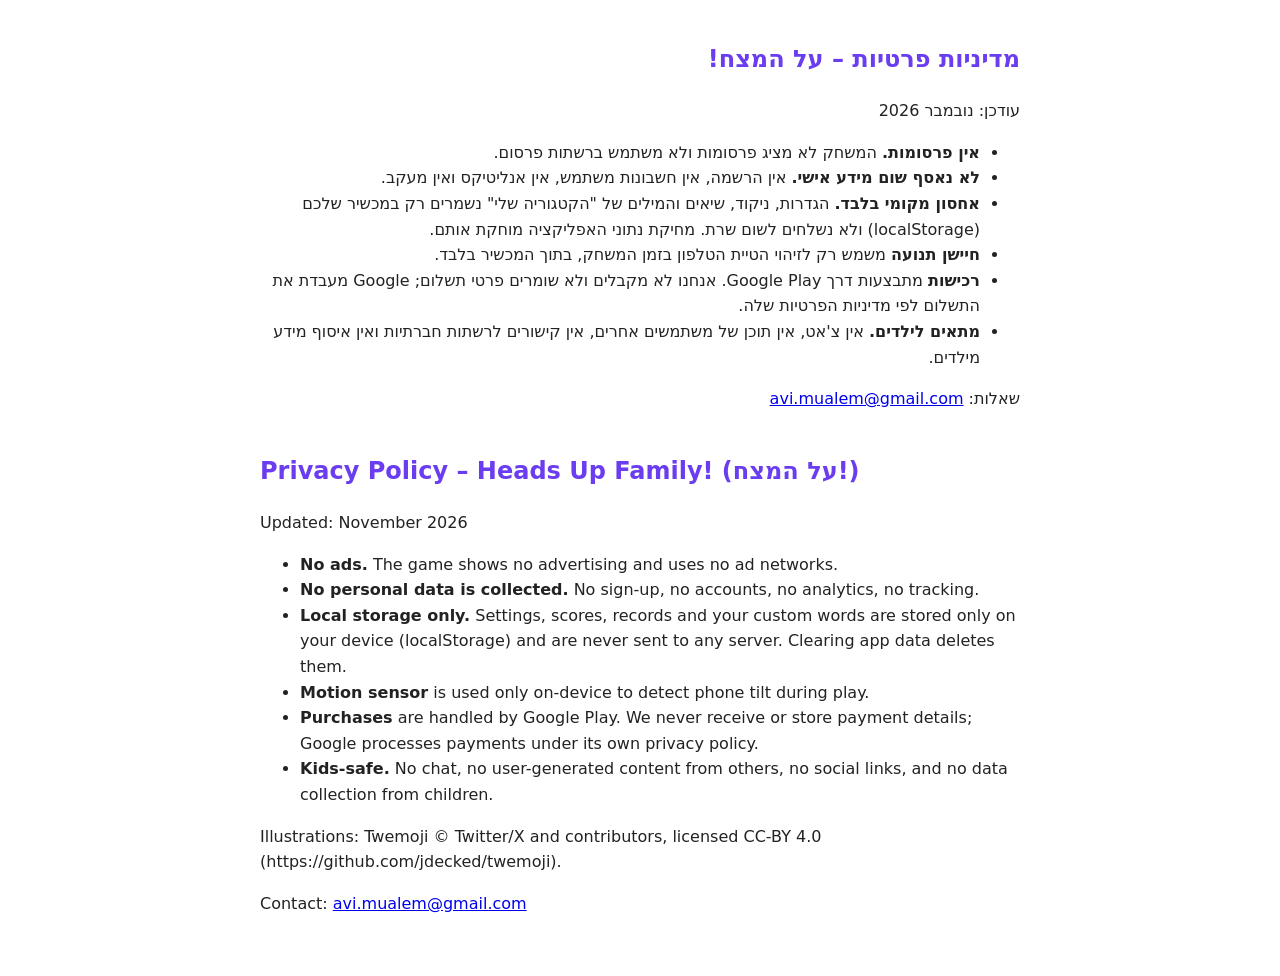
==== privacy.html @ 61d1dfb9 "v4: illustrations, sounds, English, offline, paid categories, privacy" ====
<!doctype html><html lang="he" dir="rtl"><head><meta charset="utf-8"><meta name="viewport" content="width=device-width,initial-scale=1"><title>מדיניות פרטיות – על המצח! / Privacy Policy</title>
<style>body{font-family:system-ui,Arial,sans-serif;max-width:760px;margin:auto;padding:20px;line-height:1.6;color:#222}h1,h2{color:#6a3df0}section{margin-bottom:40px}</style></head><body>
<section><h1>מדיניות פרטיות – על המצח!</h1><p>עודכן: נובמבר 2026</p>
<ul><li><b>אין פרסומות.</b> המשחק לא מציג פרסומות ולא משתמש ברשתות פרסום.</li>
<li><b>לא נאסף שום מידע אישי.</b> אין הרשמה, אין חשבונות משתמש, אין אנליטיקס ואין מעקב.</li>
<li><b>אחסון מקומי בלבד.</b> הגדרות, ניקוד, שיאים והמילים של "הקטגוריה שלי" נשמרים רק במכשיר שלכם (localStorage) ולא נשלחים לשום שרת. מחיקת נתוני האפליקציה מוחקת אותם.</li>
<li><b>חיישן תנועה</b> משמש רק לזיהוי הטיית הטלפון בזמן המשחק, בתוך המכשיר בלבד.</li>
<li><b>רכישות</b> מתבצעות דרך Google Play. אנחנו לא מקבלים ולא שומרים פרטי תשלום; Google מעבדת את התשלום לפי מדיניות הפרטיות שלה.</li>
<li><b>מתאים לילדים.</b> אין צ'אט, אין תוכן של משתמשים אחרים, אין קישורים לרשתות חברתיות ואין איסוף מידע מילדים.</li></ul>
<p>שאלות: <a href="mailto:avi.mualem@gmail.com">avi.mualem@gmail.com</a></p></section>
<section dir="ltr" lang="en"><h1>Privacy Policy – Heads Up Family! (על המצח!)</h1><p>Updated: November 2026</p>
<ul><li><b>No ads.</b> The game shows no advertising and uses no ad networks.</li>
<li><b>No personal data is collected.</b> No sign-up, no accounts, no analytics, no tracking.</li>
<li><b>Local storage only.</b> Settings, scores, records and your custom words are stored only on your device (localStorage) and are never sent to any server. Clearing app data deletes them.</li>
<li><b>Motion sensor</b> is used only on-device to detect phone tilt during play.</li>
<li><b>Purchases</b> are handled by Google Play. We never receive or store payment details; Google processes payments under its own privacy policy.</li>
<li><b>Kids-safe.</b> No chat, no user-generated content from others, no social links, and no data collection from children.</li></ul>
<p>Illustrations: Twemoji © Twitter/X and contributors, licensed CC-BY 4.0 (https://github.com/jdecked/twemoji).</p><p>Contact: <a href="mailto:avi.mualem@gmail.com">avi.mualem@gmail.com</a></p></section></body></html>
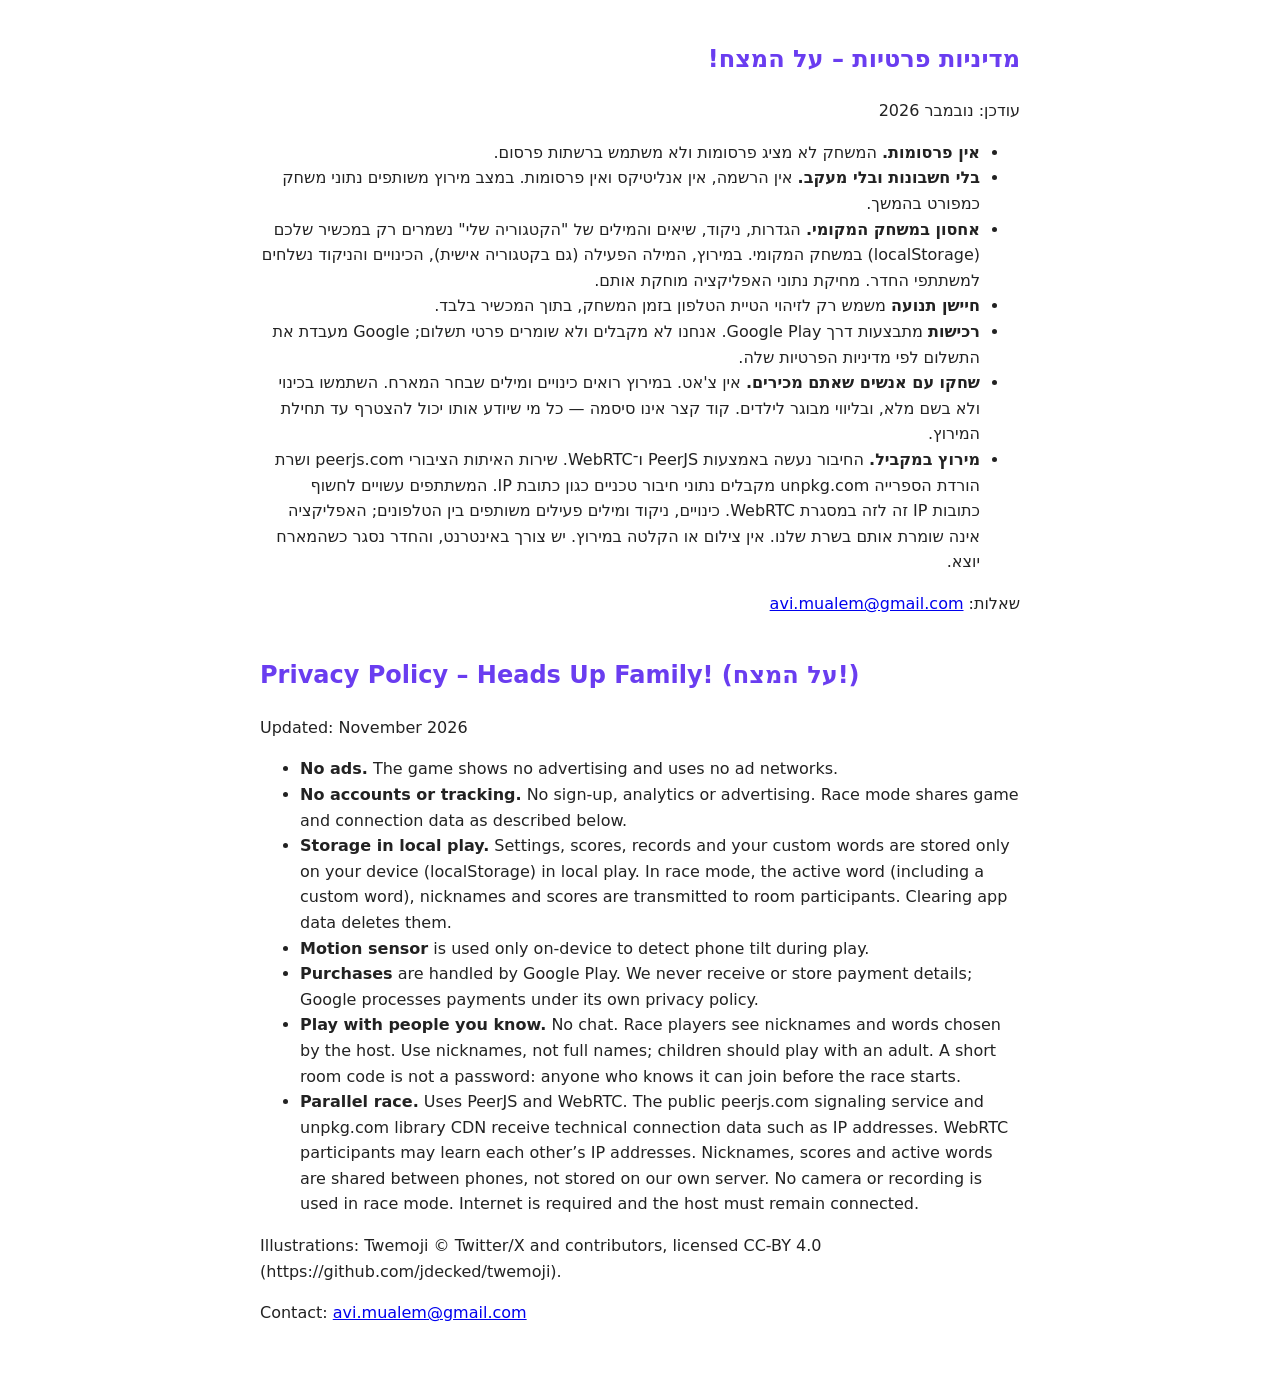
==== commit 77e51197: "v9: Kahoot-style parallel race with room code" ====
--- a/privacy.html
+++ b/privacy.html
@@ -2,17 +2,17 @@
 <style>body{font-family:system-ui,Arial,sans-serif;max-width:760px;margin:auto;padding:20px;line-height:1.6;color:#222}h1,h2{color:#6a3df0}section{margin-bottom:40px}</style></head><body>
 <section><h1>מדיניות פרטיות – על המצח!</h1><p>עודכן: נובמבר 2026</p>
 <ul><li><b>אין פרסומות.</b> המשחק לא מציג פרסומות ולא משתמש ברשתות פרסום.</li>
-<li><b>לא נאסף שום מידע אישי.</b> אין הרשמה, אין חשבונות משתמש, אין אנליטיקס ואין מעקב.</li>
-<li><b>אחסון מקומי בלבד.</b> הגדרות, ניקוד, שיאים והמילים של "הקטגוריה שלי" נשמרים רק במכשיר שלכם (localStorage) ולא נשלחים לשום שרת. מחיקת נתוני האפליקציה מוחקת אותם.</li>
+<li><b>בלי חשבונות ובלי מעקב.</b> אין הרשמה, אין אנליטיקס ואין פרסומות. במצב מירוץ משותפים נתוני משחק כמפורט בהמשך.</li>
+<li><b>אחסון במשחק המקומי.</b> הגדרות, ניקוד, שיאים והמילים של "הקטגוריה שלי" נשמרים רק במכשיר שלכם (localStorage) במשחק המקומי. במירוץ, המילה הפעילה (גם בקטגוריה אישית), הכינויים והניקוד נשלחים למשתתפי החדר. מחיקת נתוני האפליקציה מוחקת אותם.</li>
 <li><b>חיישן תנועה</b> משמש רק לזיהוי הטיית הטלפון בזמן המשחק, בתוך המכשיר בלבד.</li>
 <li><b>רכישות</b> מתבצעות דרך Google Play. אנחנו לא מקבלים ולא שומרים פרטי תשלום; Google מעבדת את התשלום לפי מדיניות הפרטיות שלה.</li>
-<li><b>מתאים לילדים.</b> אין צ'אט, אין תוכן של משתמשים אחרים, אין קישורים לרשתות חברתיות ואין איסוף מידע מילדים.</li></ul>
+<li><b>שחקו עם אנשים שאתם מכירים.</b> אין צ'אט. במירוץ רואים כינויים ומילים שבחר המארח. השתמשו בכינוי ולא בשם מלא, ובליווי מבוגר לילדים. קוד קצר אינו סיסמה — כל מי שיודע אותו יכול להצטרף עד תחילת המירוץ.</li><li><b>מירוץ במקביל.</b> החיבור נעשה באמצעות PeerJS ו־WebRTC. שירות האיתות הציבורי peerjs.com ושרת הורדת הספרייה unpkg.com מקבלים נתוני חיבור טכניים כגון כתובת IP. המשתתפים עשויים לחשוף כתובות IP זה לזה במסגרת WebRTC. כינויים, ניקוד ומילים פעילים משותפים בין הטלפונים; האפליקציה אינה שומרת אותם בשרת שלנו. אין צילום או הקלטה במירוץ. יש צורך באינטרנט, והחדר נסגר כשהמארח יוצא.</li></ul>
 <p>שאלות: <a href="mailto:avi.mualem@gmail.com">avi.mualem@gmail.com</a></p></section>
 <section dir="ltr" lang="en"><h1>Privacy Policy – Heads Up Family! (על המצח!)</h1><p>Updated: November 2026</p>
 <ul><li><b>No ads.</b> The game shows no advertising and uses no ad networks.</li>
-<li><b>No personal data is collected.</b> No sign-up, no accounts, no analytics, no tracking.</li>
-<li><b>Local storage only.</b> Settings, scores, records and your custom words are stored only on your device (localStorage) and are never sent to any server. Clearing app data deletes them.</li>
+<li><b>No accounts or tracking.</b> No sign-up, analytics or advertising. Race mode shares game and connection data as described below.</li>
+<li><b>Storage in local play.</b> Settings, scores, records and your custom words are stored only on your device (localStorage) in local play. In race mode, the active word (including a custom word), nicknames and scores are transmitted to room participants. Clearing app data deletes them.</li>
 <li><b>Motion sensor</b> is used only on-device to detect phone tilt during play.</li>
 <li><b>Purchases</b> are handled by Google Play. We never receive or store payment details; Google processes payments under its own privacy policy.</li>
-<li><b>Kids-safe.</b> No chat, no user-generated content from others, no social links, and no data collection from children.</li></ul>
+<li><b>Play with people you know.</b> No chat. Race players see nicknames and words chosen by the host. Use nicknames, not full names; children should play with an adult. A short room code is not a password: anyone who knows it can join before the race starts.</li><li><b>Parallel race.</b> Uses PeerJS and WebRTC. The public peerjs.com signaling service and unpkg.com library CDN receive technical connection data such as IP addresses. WebRTC participants may learn each other’s IP addresses. Nicknames, scores and active words are shared between phones, not stored on our own server. No camera or recording is used in race mode. Internet is required and the host must remain connected.</li></ul>
 <p>Illustrations: Twemoji © Twitter/X and contributors, licensed CC-BY 4.0 (https://github.com/jdecked/twemoji).</p><p>Contact: <a href="mailto:avi.mualem@gmail.com">avi.mualem@gmail.com</a></p></section></body></html>
